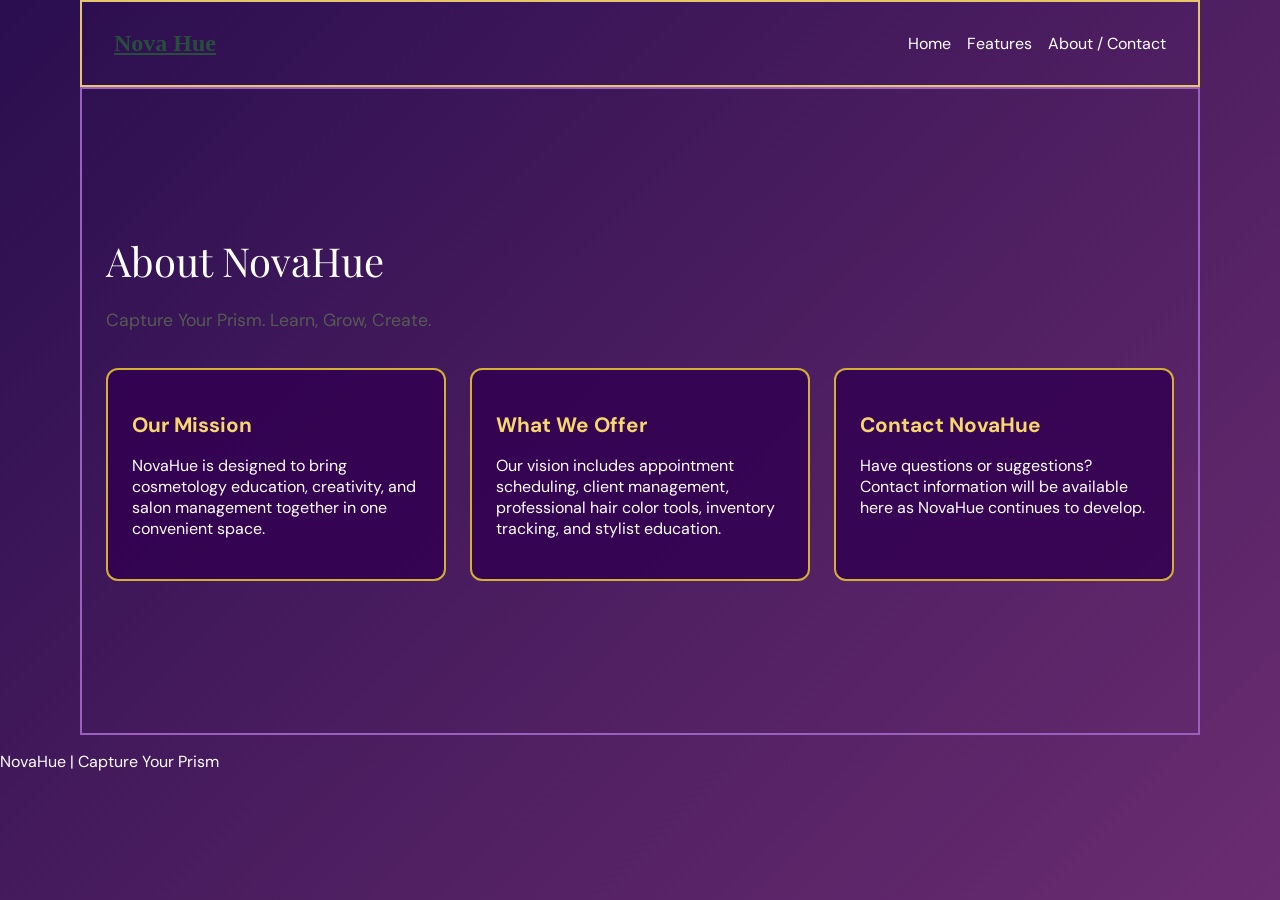
==== about.html @ 8eb22f5c "Add about.html for NovaHue website" ====
<!DOCTYPE html>
<html lang="en">
<head>
<meta charset="UTF-8">
<meta name="viewport" content="width=device-width, initial-scale=1.0">
<title>About NovaHue | Capture Your Prism</title>
<link rel="stylesheet" href="style.css">
</head>
<body>
<header class="site-header">
<a class="brand" href="index.html">Nova Hue</a>

<nav class="page-nav" aria-label="Site pages">
<a href="index.html">Home</a>
<a href="features.html">Features</a>
<a href="about.html" aria-current="page">About / Contact</a>
</nav>
</header>

<main class="features-page">
<h1>About NovaHue</h1>
<p class="intro">
Capture Your Prism. Learn, Grow, Create.
</p>

<section class="features-grid">
<article class="feature-card">
<h2>Our Mission</h2>
<p>
NovaHue is designed to bring cosmetology
education, creativity, and salon management
together in one convenient space.
</p>
</article>

<article class="feature-card">
<h2>What We Offer</h2>
<p>
Our vision includes appointment scheduling,
client management, professional hair color
tools, inventory tracking, and stylist education.
</p>
</article>

<article class="feature-card">
<h2>Contact NovaHue</h2>
<p>
Have questions or suggestions?
Contact information will be available here
as NovaHue continues to develop.
</p>
</article>
</section>
</main>

<footer>
<p>NovaHue | Capture Your Prism</p>
</footer>
</body>
</html>
---- style.css ----
@import url('https://fonts.googleapis.com/css2?family=DM+Sans:wght@400;500;600;700&family=Playfair+Display:wght@400;600;700&display=swap');
body {
  
background-color: #9B5FC0;
}

h1 {
color: #FFFFFF;
}


  :root {
            color-scheme: light;
            font-family: "DM Sans", sans-serif;
            color: #20211d;
            background: #4f1e94;
        }

        * {
            box-sizing: border-box;
        }

        body {
            min-height: 100vh;
            margin: 0;
            background: linear-gradient(120deg, #f5f3ed 0 62%, #e7eee5 62% 100%);
        }

        header {
            display: flex;
            align-items: center;
            justify-content: space-between;
            max-width: 1120px;
            margin: 0 auto;
            padding: 28px 32px;
        }

        .brand {
            color: #294d3c;
            font-family: Georgia, serif;
            font-size: 1.5rem;
            font-weight: bold;
        }

        .tagline {
            color: #5c6259;
            font-size: 0.9rem;
        }

        main {
            display: grid;
            min-height: 72vh;
            max-width: 1120px;
            margin: 0 auto;
            padding: 48px 32px 88px;
            align-content: center;
        }

        .eyebrow {
            margin: 0 0 18px;
            color: #a1573c;
            font-size: 0.78rem;
            font-weight: bold;
            letter-spacing: 0.12em;
            text-transform: uppercase;
        }

        h1 {
            max-width: 700px;
            margin: 0;
            color: #294d3c;
            font-family: 'Playfair Display',serif;
            font-size: clamp(3rem, 7vw, 5.8rem);
            font-weight: normal;
            line-height: 1.02;
        }

        .intro {
            max-width: 520px;
            margin: 24px 0 32px;
            color: #555b53;
            font-size: 1.1rem;
            line-height: 1.7;
        }

        .button {
            display: inline-block;
            width: fit-content;
            padding: 14px 22px;
            border-radius: 3px;
            background: #a1573c;
            color: white;
            font-weight: bold;
            text-decoration: none;
        }

        .button:hover {
            background: #85442f;
        }

        @media (max-width: 560px) {
            header {
                align-items: flex-start;
                flex-direction: column;
                gap: 6px;
                padding: 22px 24px;
            }

            main {
                min-height: 76vh;
                padding: 48px 24px 64px;
            }

            .intro {
                font-size: 1rem;
            }
        }
/* NovaHue Purple and Gold Theme */
:root {
--amethyst: #4F1E94;
--lavender: #9B5FC0;
--gold: #E6C56B;
--white: #FFFFFF;
}

/* Type Selectors */
body {
background: linear-gradient(135deg, #2A0E4F, #6A2C70);
color: var(--white);
}

h1 {
color: var(--white);
}

/* Box Model: Element 1 */
header {
border: 2px solid var(--gold);
padding: 28px 32px;
margin: 0 auto;
}

/* Box Model: Element 2 */
main {
border: 2px solid var(--lavender);
padding: 48px 32px;
margin: 20px auto;
}

/* Class Selector and Box Model: Element 3 */
.button {
background-color: var(--amethyst);
color: var(--white);

    border: 2px solid var(--gold);

    padding: 14px 22px;

    margin: 12px 0;

    border-radius: 8px;

}

.button:hover {

    background-color: var(--lavender);

}

/* ID Selector */

#store-status-btn {

    outline: 2px solid var(--gold);

    outline-offset: 3px;

}
@media (max-width: 768px) {
nav {
flex-direction: column;
}
  header {
text-align: center;
}
}
@media (max-width: 768px) {
header {
flex-direction: column !important;
align-items: stretch !important;
gap: 12px !important;
padding: 16px !important;
box-sizing: border-box;
}

header .tagline {
margin-right: 0 !important;
}

.modes-container {
display: flex !important;
flex-direction: column !important;
align-items: stretch !important;
width: 100%;
padding-left: 0 !important;
margin-left: 0 !important;
box-sizing: border-box;
}

.mode-item {
width: 100%;
box-sizing: border-box;
text-align: center;
}

.client-dropdown,
.stylist-dropdown,
.manager-dropdown {
position: static !important;
width: 100% !important;
max-width: 100%;
box-sizing: border-box;
white-space: normal;
}
}

@media (min-width: 600px) and (max-width: 768px) {
header {
padding: 20px !important;
gap: 16px !important;
}

.modes-container {
display: flex !important;
flex-direction: row !important;
flex-wrap: wrap !important;
justify-content: center !important;
gap: 12px !important;
}

.mode-item {
flex: 1 1 150px;
width: auto !important;
max-width: 220px;
}

main {
padding: 30px !important;
}
}

/* NovaHue Features Page */

.features-page {
display: block;
max-width: 1120px;
margin: 0 auto;
padding: 48px 24px;
color: white;
}

.features-page h1 {
font-size: 2.5rem;
color: white;
}

.features-grid {
display: grid;
grid-template-columns: repeat(3, minmax(0, 1fr));
gap: 24px;
margin-top: 32px;
}

.feature-card {
background: rgba(50, 0, 80, 0.85);
border: 2px solid #d4af37;
border-radius: 12px;
padding: 24px;
color: white;
}

.feature-card h2 {
color: #f5d76e;
font-size: 1.3rem;
}

.page-nav {
display: flex;
flex-wrap: wrap;
gap: 16px;
}

.page-nav a {
color: white;
text-decoration: none;
}

.page-nav a:hover {
color: #f5d76e;
}

/* Tablet Layout */
@media (min-width: 600px) and (max-width: 900px) {
.features-grid {
grid-template-columns: repeat(2, minmax(0, 1fr));
}
}

/* Mobile Layout */
@media (max-width: 599px) {
.features-grid {
grid-template-columns: 1fr;
}

.features-page {
padding: 24px 16px;
}

.page-nav {
flex-direction: column;
align-items: center;
}
}
@media (max-width: 599px) {
.features-page {
  padding: 16px;
}
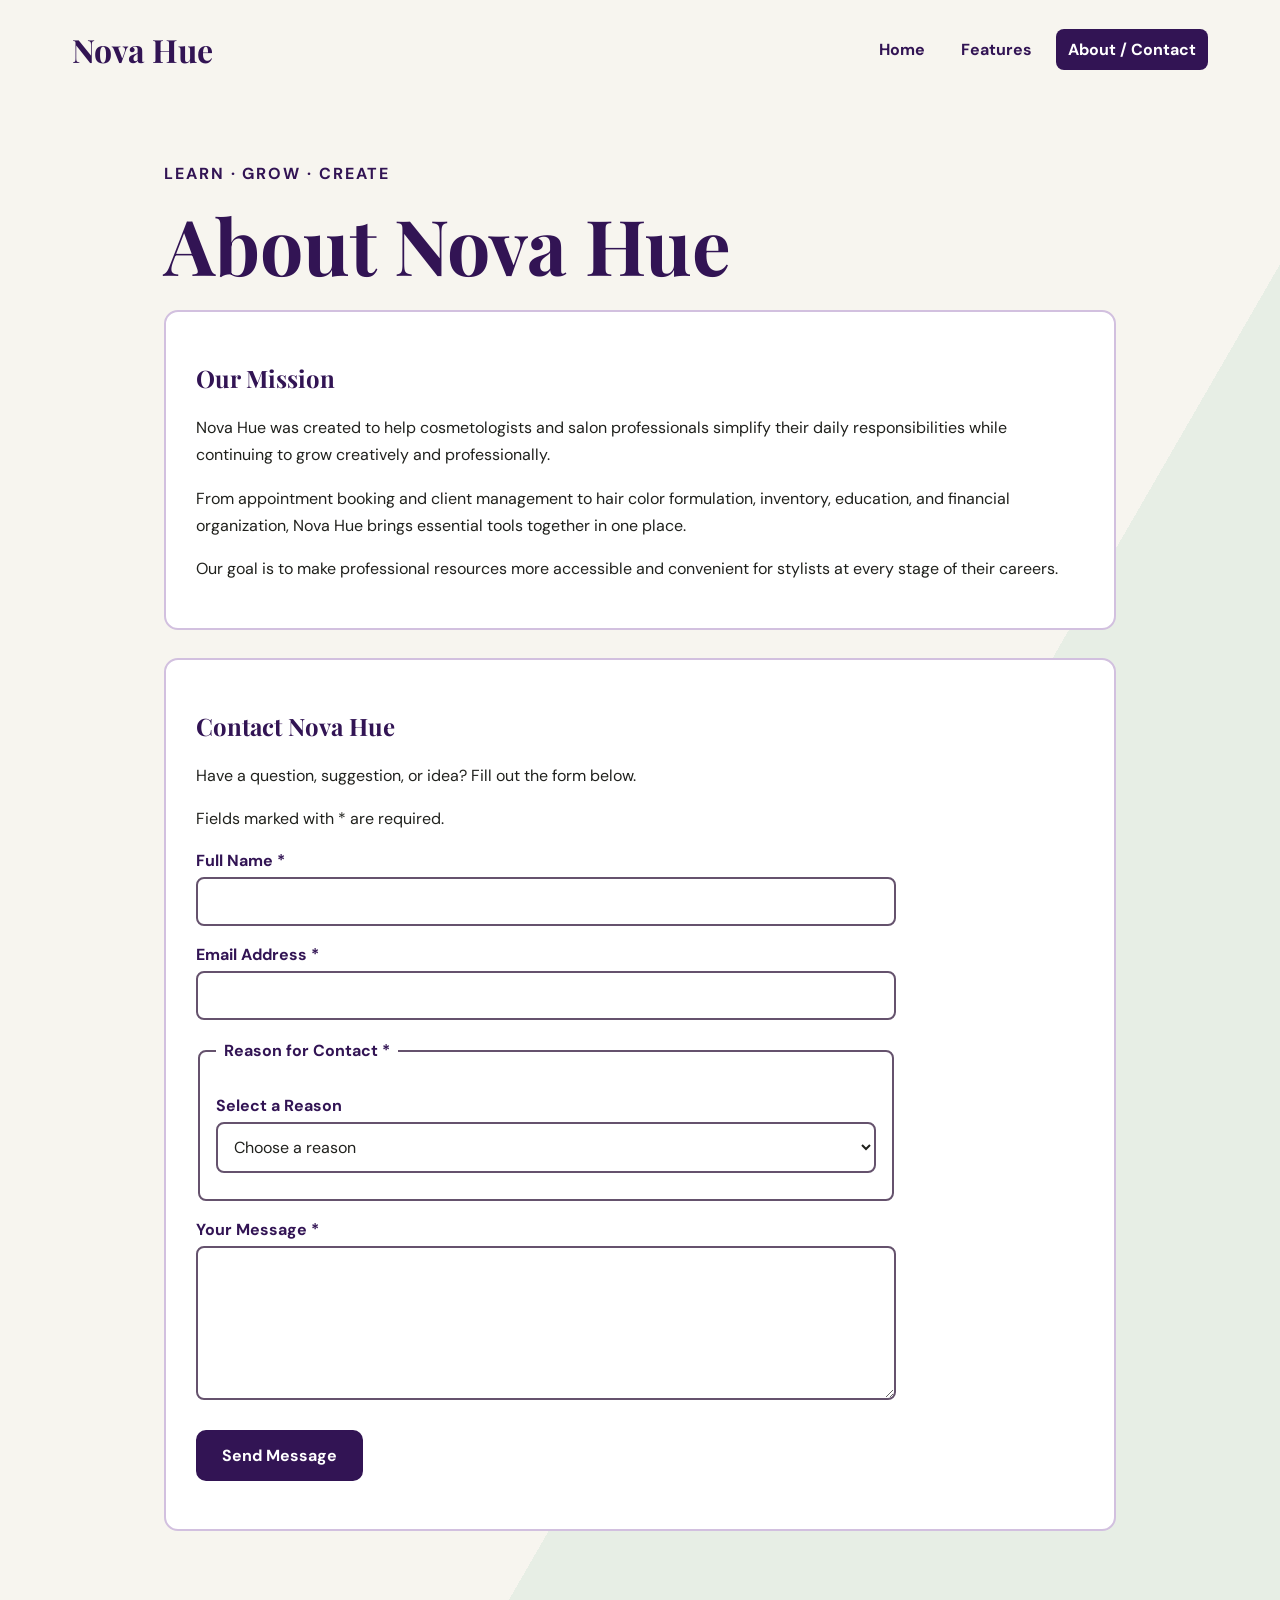
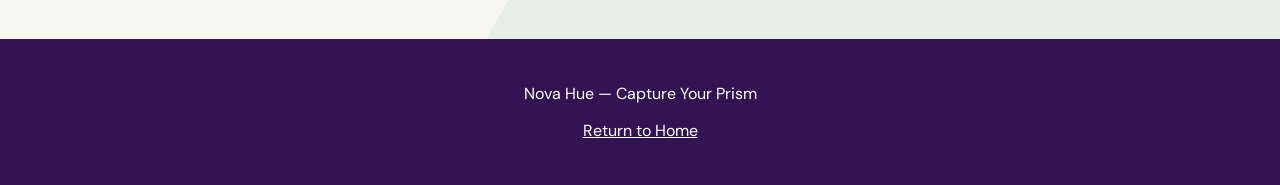
==== commit cbf09016: "Revise About page layout and styles Updated the About page with new styles, improved structure, and " ====
--- a/about.html
+++ b/about.html
@@ -3,58 +3,373 @@
 <head>
 <meta charset="UTF-8">
 <meta name="viewport" content="width=device-width, initial-scale=1.0">
-<title>About NovaHue | Capture Your Prism</title>
+<meta name="description" content="Learn about Nova Hue and contact our team.">
+<title>About / Contact | Nova Hue</title>
 <link rel="stylesheet" href="style.css">
+
+<style>
+.about-main {
+max-width: 1000px;
+margin: 0 auto;
+padding: 48px 24px 80px;
+}
+
+.about-section,
+.contact-section {
+background: #ffffff;
+color: #20211d;
+padding: 30px;
+margin-bottom: 28px;
+border: 2px solid #d2c0df;
+border-radius: 14px;
+}
+
+.about-section p,
+.contact-section p {
+line-height: 1.7;
+}
+
+.contact-form {
+max-width: 700px;
+}
+
+.contact-form label {
+display: block;
+margin: 18px 0 6px;
+color: #321454;
+font-weight: 700;
+}
+
+.contact-form input,
+.contact-form select,
+.contact-form textarea {
+display: block;
+width: 100%;
+padding: 12px;
+border: 2px solid #65526d;
+border-radius: 8px;
+background: #ffffff;
+color: #20211d;
+font: inherit;
+}
+
+.contact-form textarea {
+min-height: 130px;
+resize: vertical;
+}
+
+.contact-form fieldset {
+margin-top: 20px;
+padding: 16px;
+border: 2px solid #65526d;
+border-radius: 8px;
+}
+
+.contact-form legend {
+padding: 0 8px;
+font-weight: 700;
+color: #321454;
+}
+
+.contact-form .error {
+color: #a00020;
+font-weight: 700;
+margin: 5px 0 10px;
+}
+
+.contact-form [aria-invalid="true"] {
+border: 3px solid #a00020;
+}
+
+.submit-button {
+background: #321454;
+color: #ffffff;
+border: 2px solid #321454;
+border-radius: 10px;
+padding: 13px 24px;
+margin-top: 20px;
+font-weight: 700;
+cursor: pointer;
+}
+
+.submit-button:hover {
+background: #60358b;
+}
+
+#form-status {
+margin-top: 18px;
+font-weight: 700;
+}
+
+footer {
+background: #321454;
+color: #ffffff;
+padding: 28px;
+text-align: center;
+}
+
+footer a {
+color: #ffffff;
+}
+
+@media (max-width: 600px) {
+.about-section,
+.contact-section {
+padding: 20px;
+}
+}
+</style>
 </head>
+
 <body>
-<header class="site-header">
-<a class="brand" href="index.html">Nova Hue</a>
+
+<a class="skip-link" href="#main-content">
+Skip to main content
+</a>
+
+<header>
+<a class="brand" href="index.html">
+Nova Hue
+</a>
 
 <nav class="page-nav" aria-label="Site pages">
 <a href="index.html">Home</a>
 <a href="features.html">Features</a>
-<a href="about.html" aria-current="page">About / Contact</a>
+<a href="contact.html" aria-current="page">
+About / Contact
+</a>
 </nav>
 </header>
 
-<main class="features-page">
-<h1>About NovaHue</h1>
-<p class="intro">
-Capture Your Prism. Learn, Grow, Create.
-</p>
-
-<section class="features-grid">
-<article class="feature-card">
-<h2>Our Mission</h2>
-<p>
-NovaHue is designed to bring cosmetology
-education, creativity, and salon management
-together in one convenient space.
-</p>
-</article>
-
-<article class="feature-card">
-<h2>What We Offer</h2>
-<p>
-Our vision includes appointment scheduling,
-client management, professional hair color
-tools, inventory tracking, and stylist education.
-</p>
-</article>
-
-<article class="feature-card">
-<h2>Contact NovaHue</h2>
-<p>
-Have questions or suggestions?
-Contact information will be available here
-as NovaHue continues to develop.
-</p>
-</article>
+<main id="main-content" class="about-main">
+
+<p class="eyebrow">
+Learn · Grow · Create
+</p>
+
+<h1>About Nova Hue</h1>
+
+<section class="about-section" aria-labelledby="about-heading">
+<h2 id="about-heading">Our Mission</h2>
+
+<p>
+Nova Hue was created to help cosmetologists
+and salon professionals simplify their daily
+responsibilities while continuing to grow
+creatively and professionally.
+</p>
+
+<p>
+From appointment booking and client management
+to hair color formulation, inventory, education,
+and financial organization, Nova Hue brings
+essential tools together in one place.
+</p>
+
+<p>
+Our goal is to make professional resources
+more accessible and convenient for stylists
+at every stage of their careers.
+</p>
+</section>
+
+<section class="contact-section" aria-labelledby="contact-heading">
+
+<h2 id="contact-heading">Contact Nova Hue</h2>
+
+<p>
+Have a question, suggestion, or idea?
+Fill out the form below.
+</p>
+
+<p>Fields marked with * are required.</p>
+
+<form id="contact-form" class="contact-form" novalidate>
+
+<div>
+<label for="full-name">Full Name *</label>
+<input
+type="text"
+id="full-name"
+name="full-name"
+autocomplete="name"
+required
+aria-describedby="name-error"
+>
+<p class="error" id="name-error"></p>
+</div>
+
+<div>
+<label for="email">Email Address *</label>
+<input
+type="email"
+id="email"
+name="email"
+autocomplete="email"
+required
+aria-describedby="email-error"
+>
+<p class="error" id="email-error"></p>
+</div>
+
+<fieldset>
+<legend>Reason for Contact *</legend>
+
+<label for="contact-reason">
+Select a Reason
+</label>
+
+<select
+id="contact-reason"
+name="contact-reason"
+required
+aria-describedby="reason-error"
+>
+<option value="">Choose a reason</option>
+<option value="booking">Appointment Booking</option>
+<option value="features">Nova Hue Features</option>
+<option value="education">Stylist Education</option>
+<option value="feedback">Feedback or Suggestions</option>
+<option value="other">Other</option>
+</select>
+
+<p class="error" id="reason-error"></p>
+</fieldset>
+
+<div>
+<label for="message">Your Message *</label>
+
+<textarea
+id="message"
+name="message"
+rows="6"
+required
+aria-describedby="message-error"
+></textarea>
+
+<p class="error" id="message-error"></p>
+</div>
+
+<button class="submit-button" type="submit">
+Send Message
+</button>
+
+<p id="form-status" role="status" aria-live="polite"></p>
+
+</form>
 </section>
 </main>
 
 <footer>
-<p>NovaHue | Capture Your Prism</p>
+<p>Nova Hue — Capture Your Prism</p>
+<p>
+<a href="index.html">Return to Home</a>
+</p>
 </footer>
+
+<script>
+'use strict';
+
+const contactForm = document.getElementById('contact-form');
+
+const formFields = [
+{ input: 'full-name', error: 'name-error' },
+{ input: 'email', error: 'email-error' },
+{ input: 'contact-reason', error: 'reason-error' },
+{ input: 'message', error: 'message-error' }
+];
+
+function validateField(field) {
+const input = document.getElementById(field.input);
+const error = document.getElementById(field.error);
+
+let errorMessage = '';
+
+if (!input.value.trim()) {
+errorMessage = 'This field is required.';
+} else if (!input.validity.valid) {
+if (input.validity.typeMismatch) {
+errorMessage = 'Please enter a valid email address.';
+} else {
+errorMessage = 'Please check this field.';
+}
+}
+
+error.textContent = errorMessage;
+
+if (errorMessage) {
+input.setAttribute('aria-invalid', 'true');
+return false;
+}
+
+input.removeAttribute('aria-invalid');
+return true;
+}
+
+formFields.forEach(field => {
+const input = document.getElementById(field.input);
+
+input.addEventListener('blur', () => {
+validateField(field);
+});
+
+input.addEventListener('input', () => {
+if (input.hasAttribute('aria-invalid')) {
+validateField(field);
+}
+});
+
+input.addEventListener('change', () => {
+validateField(field);
+});
+});
+
+contactForm.addEventListener('submit', event => {
+event.preventDefault();
+
+let formIsValid = true;
+let firstInvalidField = null;
+
+formFields.forEach(field => {
+const valid = validateField(field);
+
+if (!valid) {
+formIsValid = false;
+
+if (!firstInvalidField) {
+firstInvalidField = document.getElementById(field.input);
+}
+}
+});
+
+const status = document.getElementById('form-status');
+
+if (!formIsValid) {
+status.textContent =
+'Please correct the highlighted fields before submitting.';
+
+if (firstInvalidField) {
+firstInvalidField.focus();
+}
+
+return;
+}
+
+status.textContent =
+'Your form passed validation. This is a demonstration form, so no message was sent.';
+
+contactForm.reset();
+
+formFields.forEach(field => {
+document.getElementById(field.input)
+.removeAttribute('aria-invalid');
+
+document.getElementById(field.error)
+.textContent = '';
+});
+});
+</script>
+
 </body>
 </html>
+
--- a/style.css
+++ b/style.css
@@ -1,330 +1,527 @@
 @import url('https://fonts.googleapis.com/css2?family=DM+Sans:wght@400;500;600;700&family=Playfair+Display:wght@400;600;700&display=swap');
+
+/* NOVA HUE — GLOBAL DESIGN */
+
+:root {
+color-scheme: light;
+font-family: "DM Sans", sans-serif;
+--purple-dark: #321454;
+--purple: #60358b;
+--purple-light: #eee3f5;
+--cream: #f7f5ef;
+--sage: #e7eee5;
+--text: #20211d;
+--white: #ffffff;
+}
+
+* {
+box-sizing: border-box;
+}
+
+html {
+scroll-behavior: smooth;
+}
+
 body {
-  
-background-color: #9B5FC0;
+min-height: 100vh;
+margin: 0;
+color: var(--text);
+background: linear-gradient(
+120deg,
+var(--cream) 0%,
+var(--cream) 62%,
+var(--sage) 62%,
+var(--sage) 100%
+);
+}
+
+button,
+input,
+select,
+textarea {
+font: inherit;
+}
+
+button {
+cursor: pointer;
+}
+
+a {
+color: var(--purple-dark);
+}
+
+a:hover {
+text-decoration: underline;
+}
+
+/* KEYBOARD ACCESSIBILITY */
+
+.skip-link {
+position: absolute;
+top: -100px;
+left: 12px;
+z-index: 9999;
+background: #ffffff;
+color: #241139;
+padding: 12px 18px;
+border: 2px solid #241139;
+border-radius: 6px;
+}
+
+.skip-link:focus {
+top: 12px;
+}
+
+:focus-visible {
+outline: 3px solid #b35a00;
+outline-offset: 3px;
+}
+
+[hidden] {
+display: none !important;
+}
+
+/* HEADER */
+
+header {
+display: flex;
+align-items: center;
+justify-content: space-between;
+flex-wrap: wrap;
+gap: 18px;
+max-width: 1200px;
+margin: 0 auto;
+padding: 28px 32px;
+}
+
+.brand {
+font-family: "Playfair Display", serif;
+font-size: 2rem;
+font-weight: 700;
+color: var(--purple-dark);
+text-decoration: none;
+}
+
+.brand:hover {
+text-decoration: underline;
+}
+
+.tagline button {
+border: none;
+background: transparent;
+color: var(--purple-dark);
+font-weight: 700;
+padding: 10px;
+}
+
+.tagline button:hover {
+text-decoration: underline;
+}
+
+/* NAVIGATION */
+
+.page-nav,
+.modes-container {
+display: flex;
+align-items: center;
+flex-wrap: wrap;
+gap: 12px;
+}
+
+.page-nav a {
+color: var(--purple-dark);
+font-weight: 700;
+text-decoration: none;
+padding: 10px 12px;
+border-radius: 8px;
+}
+
+.page-nav a:hover,
+.page-nav a[aria-current="page"] {
+background: var(--purple-dark);
+color: var(--white);
+}
+
+.mode-item {
+position: relative;
+}
+
+.mode-toggle {
+background: var(--purple-dark);
+color: var(--white);
+border: 2px solid var(--purple-dark);
+border-radius: 9px;
+padding: 11px 15px;
+font-weight: 700;
+}
+
+.mode-toggle:hover,
+.mode-toggle[aria-expanded="true"] {
+background: var(--purple);
+color: var(--white);
+}
+
+/* DROPDOWN MENUS */
+
+.dropdown {
+display: none;
+position: absolute;
+top: calc(100% + 5px);
+right: 0;
+z-index: 100;
+min-width: 270px;
+max-width: min(90vw, 340px);
+padding: 12px;
+background: var(--white);
+border: 2px solid var(--purple-dark);
+border-radius: 12px;
+box-shadow: 0 8px 24px rgba(0,0,0,.2);
+}
+
+.dropdown.open {
+display: flex;
+flex-direction: column;
+gap: 6px;
+}
+
+.dropdown button {
+width: 100%;
+padding: 12px;
+background: var(--purple-light);
+color: var(--purple-dark);
+border: 1px solid #b9a0ca;
+border-radius: 7px;
+text-align: left;
+font-weight: 600;
+}
+
+.dropdown button:hover,
+.dropdown button:focus-visible {
+background: var(--purple-dark);
+color: var(--white);
+}
+
+/* STORE STATUS */
+
+.status-button {
+background: var(--white);
+color: var(--purple-dark);
+border: 2px solid var(--purple-dark);
+border-radius: 20px;
+padding: 10px 16px;
+font-weight: 700;
+}
+
+/* HOMEPAGE */
+
+main {
+max-width: 1120px;
+margin: 0 auto;
+padding: 75px 32px 110px;
+}
+
+.eyebrow {
+color: var(--purple-dark);
+font-weight: 700;
+letter-spacing: .12em;
+text-transform: uppercase;
+}
+
+h1,
+h2,
+h3 {
+font-family: "Playfair Display", serif;
+color: var(--purple-dark);
 }
 
 h1 {
-color: #FFFFFF;
-}
-
-
-  :root {
-            color-scheme: light;
-            font-family: "DM Sans", sans-serif;
-            color: #20211d;
-            background: #4f1e94;
-        }
-
-        * {
-            box-sizing: border-box;
-        }
-
-        body {
-            min-height: 100vh;
-            margin: 0;
-            background: linear-gradient(120deg, #f5f3ed 0 62%, #e7eee5 62% 100%);
-        }
-
-        header {
-            display: flex;
-            align-items: center;
-            justify-content: space-between;
-            max-width: 1120px;
-            margin: 0 auto;
-            padding: 28px 32px;
-        }
-
-        .brand {
-            color: #294d3c;
-            font-family: Georgia, serif;
-            font-size: 1.5rem;
-            font-weight: bold;
-        }
-
-        .tagline {
-            color: #5c6259;
-            font-size: 0.9rem;
-        }
-
-        main {
-            display: grid;
-            min-height: 72vh;
-            max-width: 1120px;
-            margin: 0 auto;
-            padding: 48px 32px 88px;
-            align-content: center;
-        }
-
-        .eyebrow {
-            margin: 0 0 18px;
-            color: #a1573c;
-            font-size: 0.78rem;
-            font-weight: bold;
-            letter-spacing: 0.12em;
-            text-transform: uppercase;
-        }
-
-        h1 {
-            max-width: 700px;
-            margin: 0;
-            color: #294d3c;
-            font-family: 'Playfair Display',serif;
-            font-size: clamp(3rem, 7vw, 5.8rem);
-            font-weight: normal;
-            line-height: 1.02;
-        }
-
-        .intro {
-            max-width: 520px;
-            margin: 24px 0 32px;
-            color: #555b53;
-            font-size: 1.1rem;
-            line-height: 1.7;
-        }
-
-        .button {
-            display: inline-block;
-            width: fit-content;
-            padding: 14px 22px;
-            border-radius: 3px;
-            background: #a1573c;
-            color: white;
-            font-weight: bold;
-            text-decoration: none;
-        }
-
-        .button:hover {
-            background: #85442f;
-        }
-
-        @media (max-width: 560px) {
-            header {
-                align-items: flex-start;
-                flex-direction: column;
-                gap: 6px;
-                padding: 22px 24px;
-            }
-
-            main {
-                min-height: 76vh;
-                padding: 48px 24px 64px;
-            }
-
-            .intro {
-                font-size: 1rem;
-            }
-        }
-/* NovaHue Purple and Gold Theme */
-:root {
---amethyst: #4F1E94;
---lavender: #9B5FC0;
---gold: #E6C56B;
---white: #FFFFFF;
-}
-
-/* Type Selectors */
-body {
-background: linear-gradient(135deg, #2A0E4F, #6A2C70);
-color: var(--white);
-}
-
-h1 {
-color: var(--white);
-}
-
-/* Box Model: Element 1 */
-header {
-border: 2px solid var(--gold);
-padding: 28px 32px;
-margin: 0 auto;
-}
-
-/* Box Model: Element 2 */
-main {
-border: 2px solid var(--lavender);
-padding: 48px 32px;
-margin: 20px auto;
-}
-
-/* Class Selector and Box Model: Element 3 */
-.button {
-background-color: var(--amethyst);
-color: var(--white);
-
-    border: 2px solid var(--gold);
-
-    padding: 14px 22px;
-
-    margin: 12px 0;
-
-    border-radius: 8px;
-
-}
-
-.button:hover {
-
-    background-color: var(--lavender);
-
-}
-
-/* ID Selector */
-
-#store-status-btn {
-
-    outline: 2px solid var(--gold);
-
-    outline-offset: 3px;
-
-}
-@media (max-width: 768px) {
-nav {
-flex-direction: column;
-}
-  header {
-text-align: center;
-}
-}
+font-size: clamp(2.5rem, 6vw, 5rem);
+line-height: 1.15;
+margin: 16px 0 22px;
+}
+
+.intro {
+max-width: 650px;
+font-size: 1.2rem;
+line-height: 1.8;
+}
+
+.button,
+.primary {
+display: inline-block;
+background: var(--purple-dark);
+color: var(--white);
+border: 2px solid var(--purple-dark);
+border-radius: 10px;
+padding: 13px 24px;
+font-weight: 700;
+margin-top: 14px;
+}
+
+.button:hover,
+.primary:hover {
+background: var(--purple);
+color: var(--white);
+}
+
+.secondary {
+background: var(--white);
+color: var(--purple-dark);
+border: 2px solid var(--purple-dark);
+border-radius: 8px;
+padding: 9px 14px;
+font-weight: 600;
+}
+
+.secondary:hover {
+background: var(--purple-light);
+}
+
+/* POPUP DIALOG */
+
+.panel-backdrop {
+position: fixed;
+inset: 0;
+z-index: 200;
+display: none;
+align-items: center;
+justify-content: center;
+background: rgba(15, 8, 24, .8);
+padding: 20px;
+}
+
+.panel-backdrop.open {
+display: flex;
+}
+
+.panel {
+position: relative;
+width: min(100%, 650px);
+max-height: 90vh;
+overflow-y: auto;
+padding: 28px;
+background: var(--white);
+color: var(--text);
+border-radius: 16px;
+box-shadow: 0 12px 40px rgba(0,0,0,.3);
+}
+
+.panel h2 {
+padding-right: 45px;
+margin-top: 5px;
+}
+
+.close {
+position: absolute;
+top: 14px;
+right: 14px;
+background: var(--purple-dark);
+color: var(--white);
+border: none;
+border-radius: 7px;
+padding: 9px 13px;
+font-size: 1.2rem;
+}
+
+.close:hover {
+background: var(--purple);
+}
+
+/* FORMS */
+
+.field {
+display: block;
+margin: 14px 0;
+font-weight: 600;
+}
+
+.field span {
+display: block;
+margin-bottom: 7px;
+}
+
+.field input,
+.field select,
+.field textarea,
+.panel input,
+.panel select,
+.panel textarea {
+display: block;
+width: 100%;
+max-width: 100%;
+margin-top: 6px;
+padding: 12px;
+border: 2px solid #65526d;
+border-radius: 8px;
+background: var(--white);
+color: var(--text);
+}
+
+.field textarea {
+min-height: 110px;
+resize: vertical;
+}
+
+input[aria-invalid="true"],
+textarea[aria-invalid="true"],
+select[aria-invalid="true"] {
+border-color: #a00020;
+border-width: 3px;
+}
+
+fieldset {
+border: 2px solid var(--purple-dark);
+border-radius: 8px;
+padding: 16px;
+}
+
+legend {
+font-weight: 700;
+color: var(--purple-dark);
+}
+
+.error {
+color: #a00020;
+font-weight: 700;
+}
+
+.note {
+color: #49434d;
+line-height: 1.6;
+}
+
+/* FEATURE ITEMS */
+
+.item {
+margin: 12px 0;
+padding: 15px;
+background: #f5f0fa;
+color: var(--text);
+border: 1px solid #c8b8d8;
+border-radius: 10px;
+}
+
+.item p {
+margin: 8px 0;
+}
+
+.actions {
+display: flex;
+flex-wrap: wrap;
+gap: 12px;
+}
+
+/* PHOTO UPLOAD */
+
+.photo-picker {
+display: inline-block;
+background: var(--purple-dark);
+color: var(--white);
+padding: 13px 20px;
+border-radius: 9px;
+font-weight: 700;
+cursor: pointer;
+margin: 12px 0;
+}
+
+.photo-picker:hover {
+background: var(--purple);
+}
+
+.visually-hidden-file {
+position: absolute;
+width: 1px !important;
+height: 1px;
+overflow: hidden;
+clip-path: inset(50%);
+}
+
+.photo-picker:has(+ .visually-hidden-file:focus-visible) {
+outline: 3px solid #b35a00;
+outline-offset: 3px;
+}
+
+.thumb {
+max-width: 160px;
+max-height: 160px;
+object-fit: cover;
+border: 2px solid var(--purple-dark);
+border-radius: 10px;
+}
+
+/* RESPONSIVE DESIGN */
+
 @media (max-width: 768px) {
 header {
-flex-direction: column !important;
-align-items: stretch !important;
-gap: 12px !important;
-padding: 16px !important;
-box-sizing: border-box;
-}
-
-header .tagline {
-margin-right: 0 !important;
-}
-
+padding: 20px;
+flex-direction: column;
+align-items: stretch;
+gap: 14px;
+}
+
+.brand {
+font-size: 1.8rem;
+}
+
+.page-nav,
 .modes-container {
-display: flex !important;
-flex-direction: column !important;
-align-items: stretch !important;
 width: 100%;
-padding-left: 0 !important;
-margin-left: 0 !important;
-box-sizing: border-box;
+justify-content: flex-start;
+gap: 8px;
 }
 
 .mode-item {
+flex: 1 1 auto;
+}
+
+.mode-toggle {
 width: 100%;
-box-sizing: border-box;
-text-align: center;
-}
-
-.client-dropdown,
-.stylist-dropdown,
-.manager-dropdown {
-position: static !important;
-width: 100% !important;
-max-width: 100%;
-box-sizing: border-box;
-white-space: normal;
-}
-}
-
-@media (min-width: 600px) and (max-width: 768px) {
-header {
-padding: 20px !important;
-gap: 16px !important;
-}
-
-.modes-container {
-display: flex !important;
-flex-direction: row !important;
-flex-wrap: wrap !important;
-justify-content: center !important;
-gap: 12px !important;
-}
-
-.mode-item {
-flex: 1 1 150px;
-width: auto !important;
-max-width: 220px;
+}
+
+.dropdown {
+left: 0;
+right: auto;
+min-width: min(85vw, 300px);
 }
 
 main {
-padding: 30px !important;
-}
-}
-
-/* NovaHue Features Page */
-
-.features-page {
-display: block;
-max-width: 1120px;
-margin: 0 auto;
-padding: 48px 24px;
-color: white;
-}
-
-.features-page h1 {
-font-size: 2.5rem;
-color: white;
-}
-
-.features-grid {
-display: grid;
-grid-template-columns: repeat(3, minmax(0, 1fr));
-gap: 24px;
-margin-top: 32px;
-}
-
-.feature-card {
-background: rgba(50, 0, 80, 0.85);
-border: 2px solid #d4af37;
-border-radius: 12px;
-padding: 24px;
-color: white;
-}
-
-.feature-card h2 {
-color: #f5d76e;
-font-size: 1.3rem;
-}
-
-.page-nav {
-display: flex;
-flex-wrap: wrap;
-gap: 16px;
+padding: 45px 22px 75px;
+}
+
+.intro {
+font-size: 1.05rem;
+}
+
+.panel {
+padding: 22px 16px;
+max-height: 92vh;
+}
+}
+
+@media (max-width: 400px) {
+.dropdown {
+min-width: min(80vw, 280px);
 }
 
 .page-nav a {
-color: white;
-text-decoration: none;
-}
-
-.page-nav a:hover {
-color: #f5d76e;
-}
-
-/* Tablet Layout */
-@media (min-width: 600px) and (max-width: 900px) {
-.features-grid {
-grid-template-columns: repeat(2, minmax(0, 1fr));
-}
-}
-
-/* Mobile Layout */
-@media (max-width: 599px) {
-.features-grid {
-grid-template-columns: 1fr;
-}
-
-.features-page {
-padding: 24px 16px;
-}
-
-.page-nav {
-flex-direction: column;
-align-items: center;
-}
-}
-@media (max-width: 599px) {
-.features-page {
-  padding: 16px;
-}
-  
-  
+padding: 8px;
+}
+
+.mode-toggle {
+padding: 10px;
+}
+}
+
+@media (prefers-reduced-motion: reduce) {
+html {
+scroll-behavior: auto;
+}
+
+*,
+*::before,
+*::after {
+animation-duration: .01ms !important;
+transition-duration: .01ms !important;
+}
+}
+
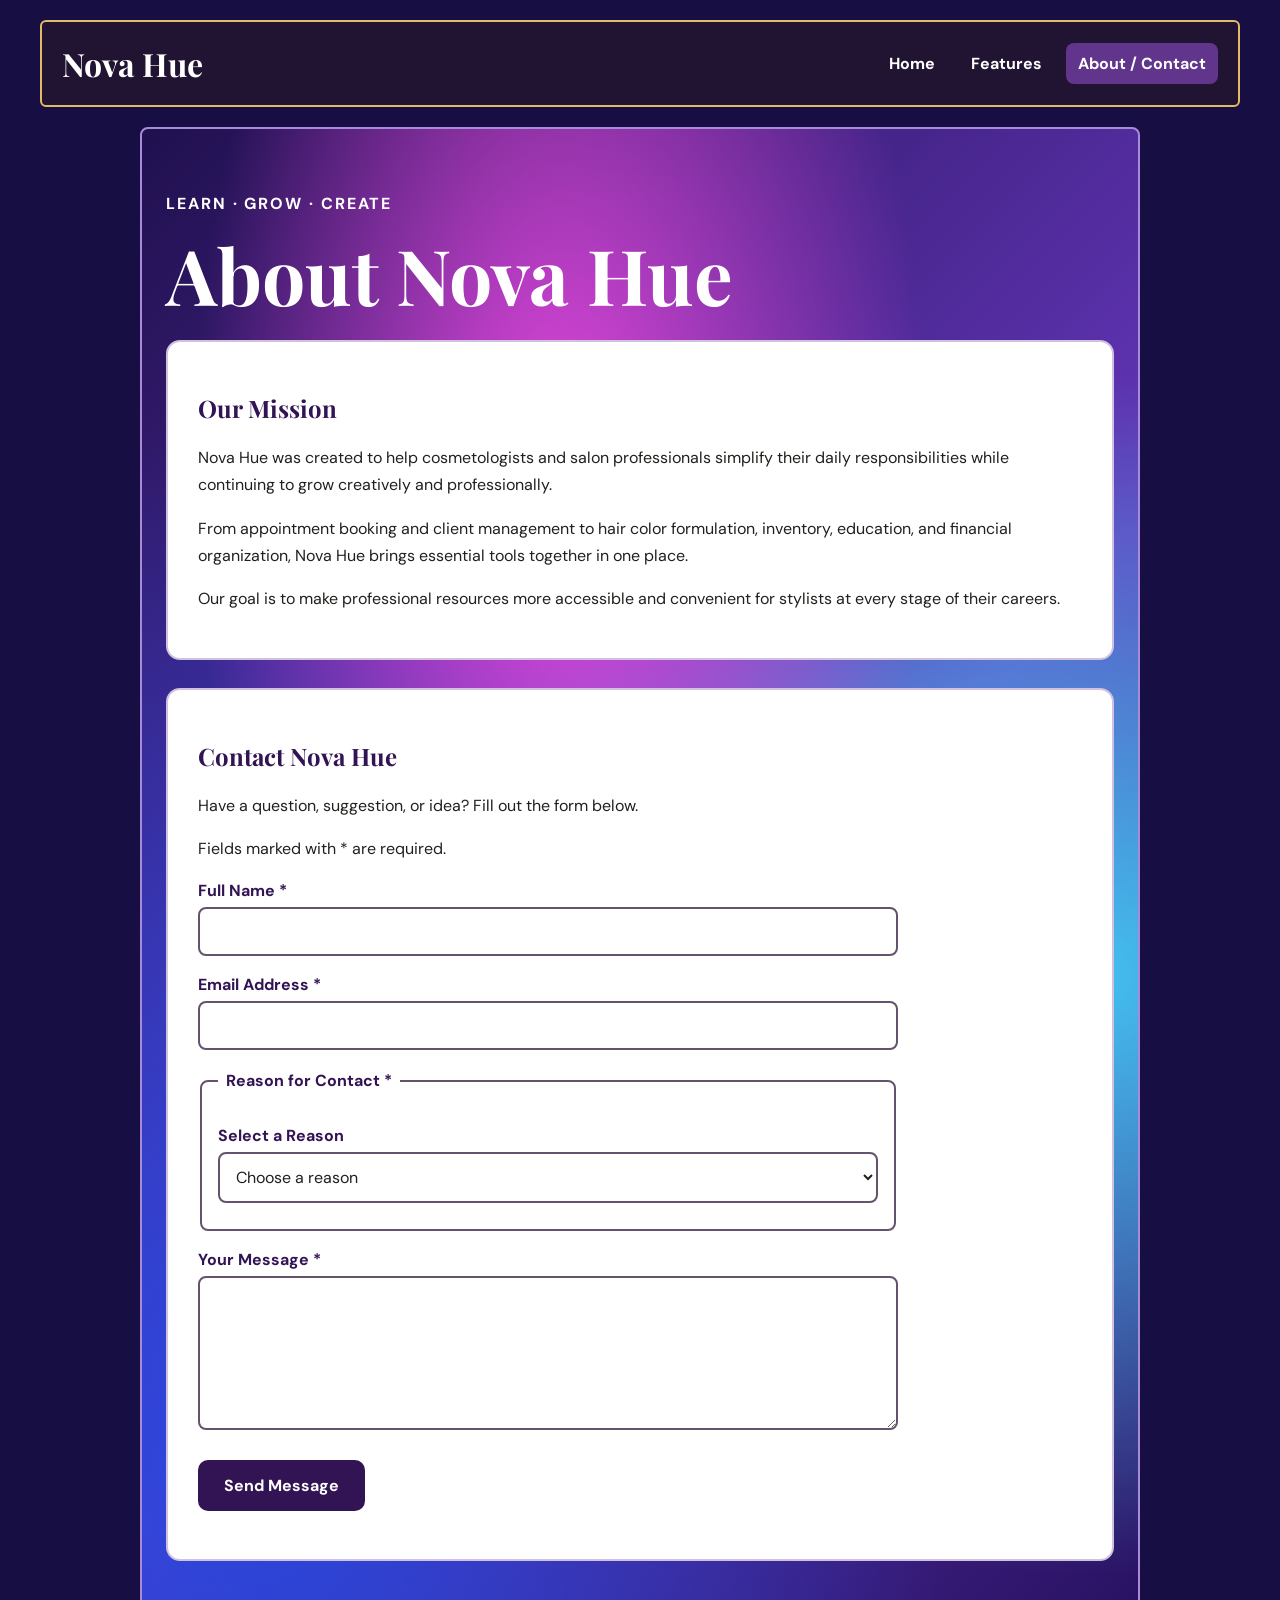
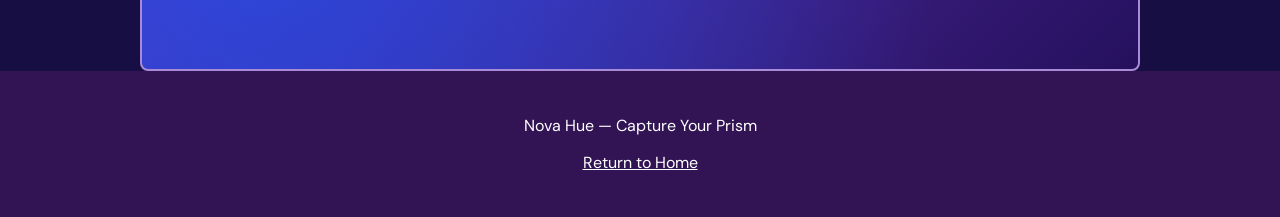
==== commit 46833f6a: "Update navigation link to point to 'About' page" ====
--- a/about.html
+++ b/about.html
@@ -135,7 +135,7 @@
 <nav class="page-nav" aria-label="Site pages">
 <a href="index.html">Home</a>
 <a href="features.html">Features</a>
-<a href="contact.html" aria-current="page">
+<a href="about.html" aria-current="page">
 About / Contact
 </a>
 </nav>
--- a/style.css
+++ b/style.css
@@ -524,4 +524,200 @@
 transition-duration: .01ms !important;
 }
 }
-
+/* Restore NovaHue purple background */
+
+body {
+background: linear-gradient(
+135deg,
+#f5f0fa 0%,
+#e8d4f5 35%,
+#c59be5 65%,
+#9b5fc0 100%
+);
+background-attachment: fixed;
+}
+/* NOVAHUE NAVIGATION POSITION FIX */
+
+/* Keep navigation on the right */
+.modes-container {
+display: flex;
+justify-content: flex-end;
+align-items: center;
+gap: 12px;
+width: 100%;
+margin-left: auto;
+}
+
+/* Position each dropdown under its button */
+.mode-item {
+position: relative;
+}
+
+/* Prevent dropdowns from extending off screen */
+.dropdown {
+left: auto;
+right: 0;
+width: 280px;
+max-width: calc(100vw - 32px);
+z-index: 1000;
+}
+
+/* Keep dropdown buttons readable */
+.dropdown button {
+width: 100%;
+white-space: normal;
+text-align: left;
+}
+
+/* Mobile adjustments */
+@media (max-width: 768px) {
+.modes-container {
+justify-content: flex-end;
+flex-wrap: wrap;
+width: 100%;
+}
+
+.dropdown {
+left: auto;
+right: 0;
+max-width: calc(100vw - 32px);
+}
+}
+/* NOVAHUE ORIGINAL-STYLE GRADIENT */
+
+body {
+background: #170e43;
+color: #ffffff;
+}
+
+main {
+max-width: 1200px;
+min-height: 75vh;
+margin: 24px auto;
+padding: 60px 42px;
+border: 2px solid #a78bd8;
+border-radius: 8px;
+
+background:
+radial-gradient(
+ellipse at 42% 22%,
+rgba(255, 78, 235, 0.85),
+transparent 45%
+),
+radial-gradient(
+ellipse at 95% 55%,
+rgba(65, 220, 255, 0.85),
+transparent 50%
+),
+radial-gradient(
+ellipse at 12% 85%,
+rgba(30, 75, 230, 0.85),
+transparent 55%
+),
+linear-gradient(
+135deg,
+#20104f,
+#6436ba 55%,
+#25105d
+);
+}
+
+main h1,
+main .eyebrow,
+main .intro {
+color: #ffffff;
+}
+
+header {
+background: #211433;
+border: 2px solid #e0bc66;
+max-width: 1200px;
+margin: 20px auto;
+padding: 20px;
+border-radius: 6px;
+}
+
+header .brand,
+header .tagline button {
+color: #ffffff;
+}
+/* NOVAHUE RIGHT-SIDE MENU FIX */
+
+/* Move all three menus to the right */
+.modes-container {
+display: flex !important;
+justify-content: flex-end !important;
+align-items: center;
+flex-wrap: wrap;
+gap: 12px;
+width: 100%;
+margin-left: auto;
+}
+
+/* Anchor dropdowns to their buttons */
+.mode-item {
+position: relative;
+}
+
+/* Open dropdowns toward the left */
+.mode-item .dropdown {
+position: absolute;
+top: calc(100% + 6px);
+left: auto !important;
+right: 0 !important;
+width: 280px;
+max-width: calc(100vw - 32px);
+z-index: 9999;
+}
+
+/* Prevent menu text from being cut off */
+.mode-item .dropdown button {
+white-space: normal;
+overflow-wrap: anywhere;
+text-align: left;
+}
+
+/* On narrow screens, keep menus usable */
+@media (max-width: 768px) {
+.modes-container {
+justify-content: flex-end !important;
+}
+
+.mode-item .dropdown {
+width: min(280px, calc(100vw - 32px));
+}
+}
+/* NOVAHUE NAVIGATION ACCESSIBILITY FIX */
+
+/* Make all navigation links visible */
+.page-nav a {
+color: #ffffff !important;
+font-weight: 700;
+text-decoration: none;
+}
+
+/* Keep the active page highlighted */
+.page-nav a[aria-current="page"] {
+background-color: #60358b;
+color: #ffffff !important;
+}
+
+/* Make links visible when hovering */
+.page-nav a:hover,
+.page-nav a:focus-visible {
+background-color: #60358b;
+color: #ffffff !important;
+text-decoration: underline;
+}
+
+/* Visible keyboard focus */
+.page-nav a:focus-visible {
+outline: 3px solid #ffd76a;
+outline-offset: 3px;
+}
+
+
+
+
+
+
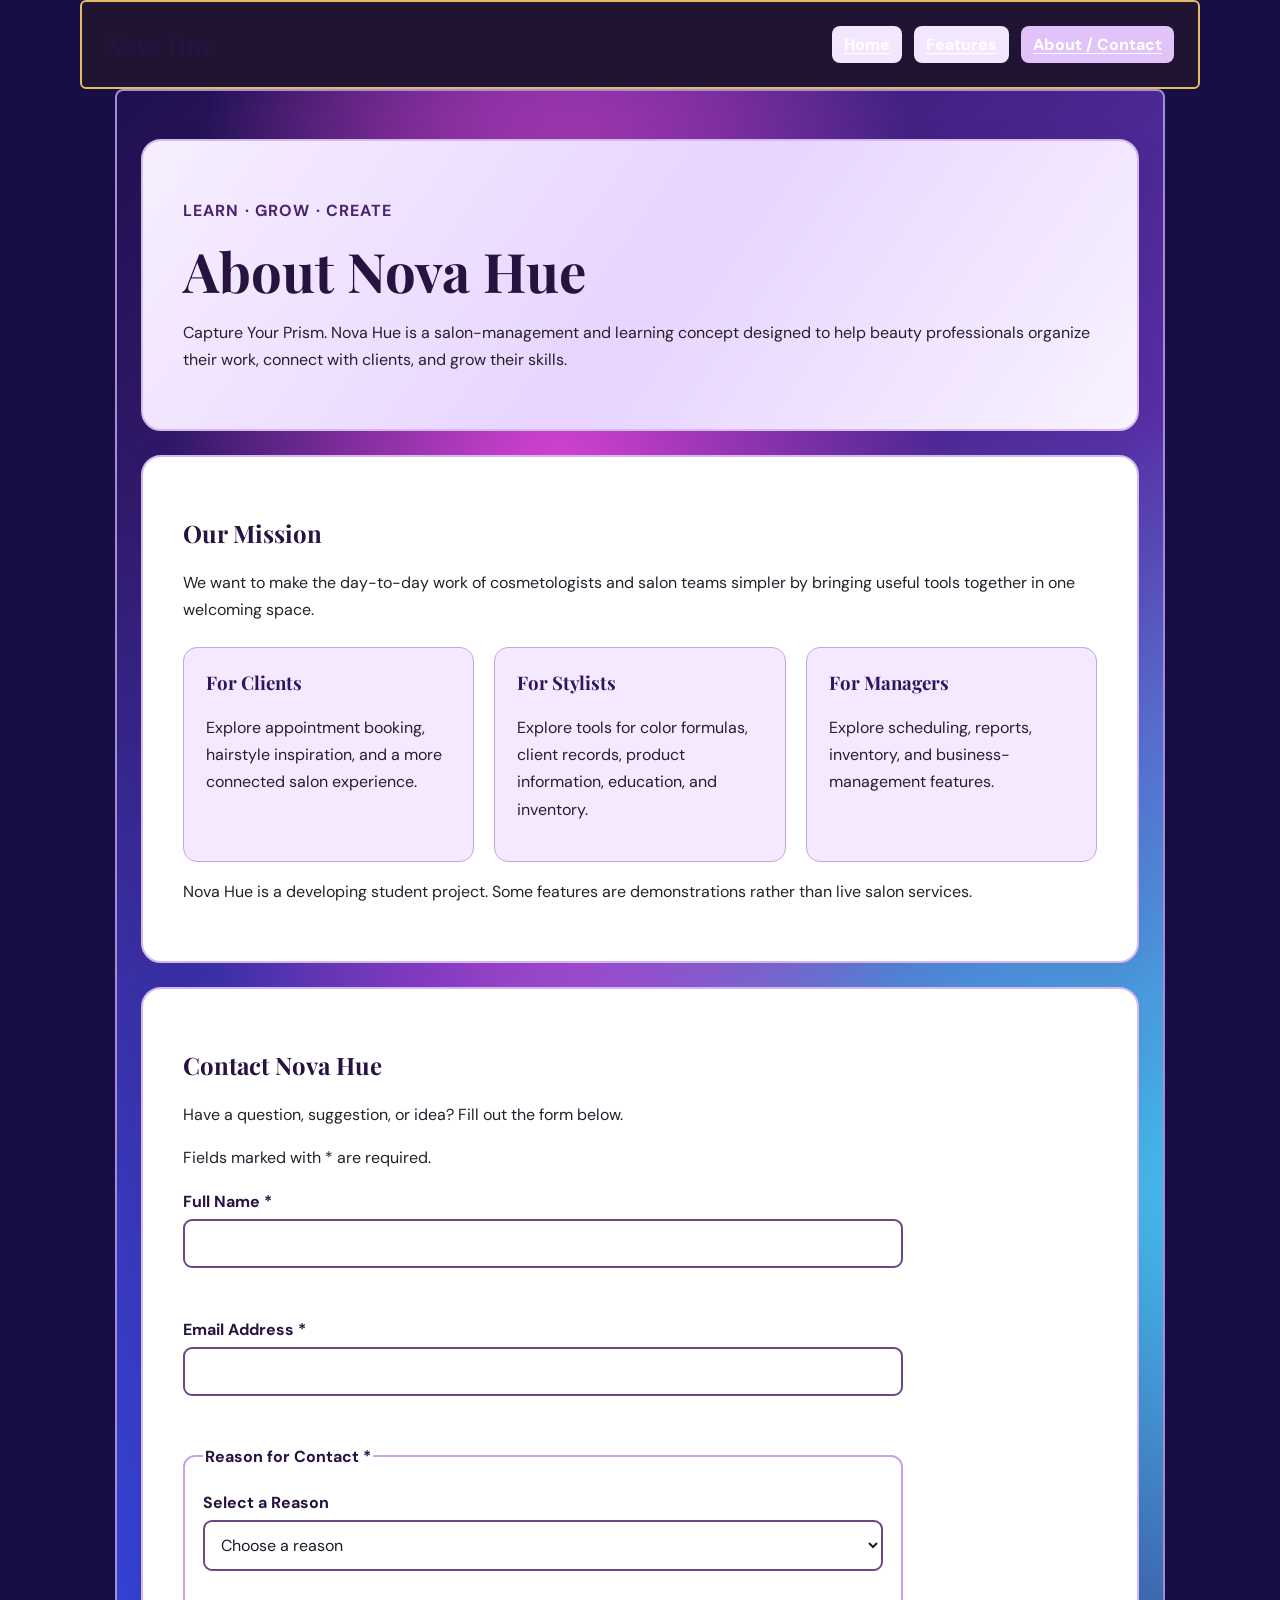
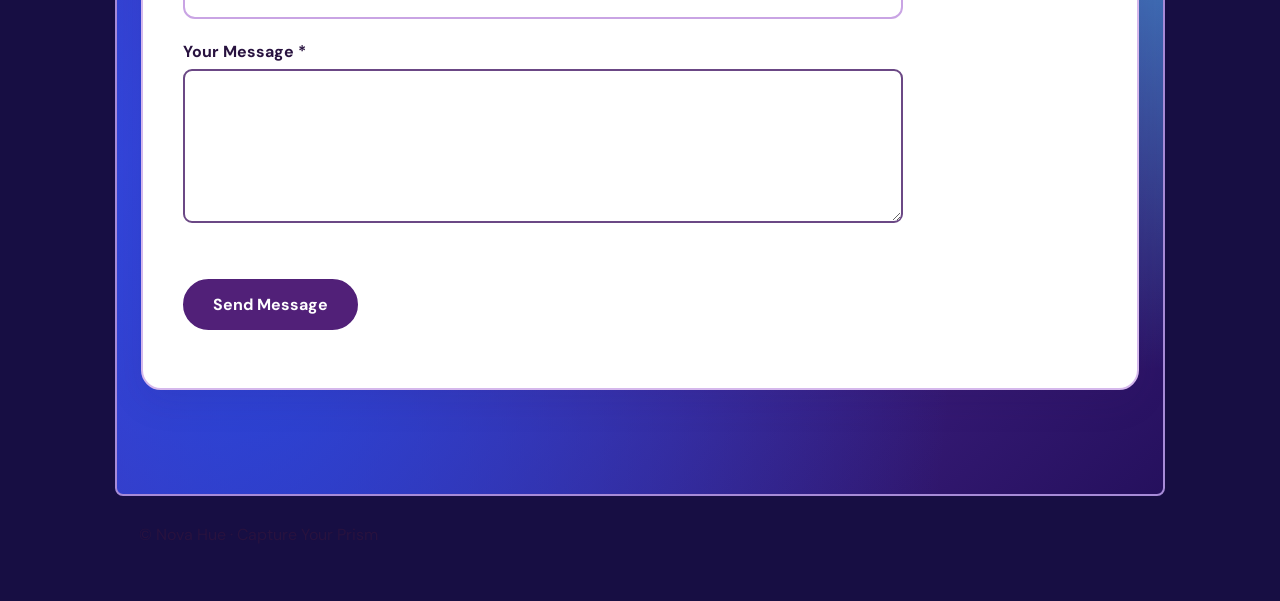
==== commit 89d29248: "Improve accessibility and layout of about.html Updated viewport and description meta tags for clarit" ====
--- a/about.html
+++ b/about.html
@@ -2,119 +2,247 @@
 <html lang="en">
 <head>
 <meta charset="UTF-8">
-<meta name="viewport" content="width=device-width, initial-scale=1.0">
-<meta name="description" content="Learn about Nova Hue and contact our team.">
+<meta name="viewport" content="width=device-width, initial-scale=1">
+<meta name="description" content="Learn about Nova Hue and contact the Nova Hue team.">
 <title>About / Contact | Nova Hue</title>
 <link rel="stylesheet" href="style.css">
 
 <style>
-.about-main {
-max-width: 1000px;
+/* Accessible styles for the About page */
+.skip-link {
+position: absolute;
+left: 12px;
+top: -100px;
+padding: 12px 16px;
+background: #fff;
+color: #32135d;
+z-index: 1000;
+}
+
+.skip-link:focus {
+top: 12px;
+}
+
+.about-page {
+max-width: 1050px;
 margin: 0 auto;
 padding: 48px 24px 80px;
 }
 
+.about-page h1,
+.about-page h2 {
+color: #28123f;
+}
+
+.about-page p {
+line-height: 1.7;
+}
+
+.about-hero,
 .about-section,
 .contact-section {
-background: #ffffff;
-color: #20211d;
-padding: 30px;
-margin-bottom: 28px;
-border: 2px solid #d2c0df;
+background: #fff;
+color: #25202c;
+border: 2px solid #d5b8ec;
+border-radius: 20px;
+padding: clamp(20px, 4vw, 40px);
+margin-bottom: 24px;
+box-shadow: 0 12px 35px rgba(54, 21, 92, .1);
+}
+
+.about-hero {
+background: linear-gradient(
+125deg,
+#f7efff 0%,
+#e8d4ff 52%,
+#f8f3ff 100%
+);
+}
+
+.about-hero .eyebrow {
+font-weight: 700;
+letter-spacing: .07em;
+text-transform: uppercase;
+color: #4c246e;
+}
+
+.about-hero h1 {
+font-size: clamp(2rem, 5vw, 3.4rem);
+margin: .25em 0;
+}
+
+.about-grid {
+display: grid;
+grid-template-columns: repeat(
+auto-fit,
+minmax(min(100%, 240px), 1fr)
+);
+gap: 20px;
+margin-top: 24px;
+}
+
+.about-card {
+background: #f4e9ff;
+border: 1px solid #c9a4e4;
 border-radius: 14px;
-}
-
-.about-section p,
-.contact-section p {
-line-height: 1.7;
+padding: 22px;
+}
+
+.about-card h3 {
+color: #32135d;
+margin-top: 0;
 }
 
 .contact-form {
-max-width: 700px;
-}
-
-.contact-form label {
+max-width: 720px;
+}
+
+.contact-form label,
+.contact-form legend {
 display: block;
-margin: 18px 0 6px;
-color: #321454;
 font-weight: 700;
+color: #28123f;
+margin-bottom: 7px;
 }
 
 .contact-form input,
 .contact-form select,
 .contact-form textarea {
-display: block;
 width: 100%;
+font: inherit;
+color: #21182a;
+background: #fff;
+border: 2px solid #6b4885;
+border-radius: 9px;
 padding: 12px;
-border: 2px solid #65526d;
-border-radius: 8px;
-background: #ffffff;
-color: #20211d;
+margin: 0;
+}
+
+.contact-form textarea {
+resize: vertical;
+min-height: 140px;
+}
+
+.form-field {
+margin: 0 0 22px;
+}
+
+.contact-form fieldset {
+border: 2px solid #c9a4e4;
+border-radius: 12px;
+padding: 18px;
+margin: 0 0 22px;
+min-width: 0;
+}
+
+.contact-form fieldset .form-field {
+margin-bottom: 0;
+}
+
+.required-note {
+margin-bottom: 20px;
+}
+
+.error {
+color: #a01931;
+font-weight: 700;
+margin: 6px 0 0;
+min-height: 1.4em;
+}
+
+.contact-form [aria-invalid="true"] {
+border-color: #a01931;
+background: #fff6f7;
+}
+
+.submit-button {
+background: #512078;
+color: #fff;
+border: 2px solid #512078;
+border-radius: 999px;
+padding: 13px 28px;
 font: inherit;
-}
-
-.contact-form textarea {
-min-height: 130px;
-resize: vertical;
-}
-
-.contact-form fieldset {
-margin-top: 20px;
-padding: 16px;
-border: 2px solid #65526d;
-border-radius: 8px;
-}
-
-.contact-form legend {
-padding: 0 8px;
-font-weight: 700;
-color: #321454;
-}
-
-.contact-form .error {
-color: #a00020;
-font-weight: 700;
-margin: 5px 0 10px;
-}
-
-.contact-form [aria-invalid="true"] {
-border: 3px solid #a00020;
-}
-
-.submit-button {
-background: #321454;
-color: #ffffff;
-border: 2px solid #321454;
-border-radius: 10px;
-padding: 13px 24px;
-margin-top: 20px;
 font-weight: 700;
 cursor: pointer;
 }
 
 .submit-button:hover {
-background: #60358b;
-}
-
-#form-status {
+background: #381054;
+}
+
+.form-status {
 margin-top: 18px;
 font-weight: 700;
-}
-
-footer {
-background: #321454;
-color: #ffffff;
-padding: 28px;
-text-align: center;
-}
-
-footer a {
-color: #ffffff;
+color: #28123f;
+}
+
+.page-nav {
+display: flex;
+flex-wrap: wrap;
+gap: 12px;
+align-items: center;
+}
+
+.page-nav a {
+color: #28123f;
+background: #f3e7ff;
+padding: 8px 12px;
+border-radius: 8px;
+text-decoration: underline;
+text-underline-offset: 3px;
+}
+
+.page-nav a[aria-current="page"] {
+font-weight: 800;
+background: #e1c3fa;
+}
+
+.about-header {
+max-width: 1120px;
+margin: auto;
+padding: 24px;
+display: flex;
+flex-wrap: wrap;
+gap: 20px;
+align-items: center;
+justify-content: space-between;
+}
+
+.about-header .brand {
+font-size: 1.5rem;
+font-weight: 800;
+color: #28123f;
+text-decoration: none;
+}
+
+.about-footer {
+max-width: 1050px;
+margin: 0 auto;
+padding: 12px 24px 40px;
+color: #28123f;
+}
+
+a:focus-visible,
+button:focus-visible,
+input:focus-visible,
+select:focus-visible,
+textarea:focus-visible {
+outline: 3px solid #b44900;
+outline-offset: 3px;
 }
 
 @media (max-width: 600px) {
+.about-header {
+align-items: flex-start;
+}
+
+.about-page {
+padding-top: 20px;
+}
+
 .about-section,
-.contact-section {
+.contact-section,
+.about-hero {
 padding: 20px;
 }
 }
@@ -122,12 +250,11 @@
 </head>
 
 <body>
-
 <a class="skip-link" href="#main-content">
 Skip to main content
 </a>
 
-<header>
+<header class="about-header">
 <a class="brand" href="index.html">
 Nova Hue
 </a>
@@ -141,40 +268,64 @@
 </nav>
 </header>
 
-<main id="main-content" class="about-main">
-
-<p class="eyebrow">
-Learn · Grow · Create
-</p>
-
-<h1>About Nova Hue</h1>
-
-<section class="about-section" aria-labelledby="about-heading">
-<h2 id="about-heading">Our Mission</h2>
-
-<p>
-Nova Hue was created to help cosmetologists
-and salon professionals simplify their daily
-responsibilities while continuing to grow
-creatively and professionally.
-</p>
-
-<p>
-From appointment booking and client management
-to hair color formulation, inventory, education,
-and financial organization, Nova Hue brings
-essential tools together in one place.
-</p>
-
-<p>
-Our goal is to make professional resources
-more accessible and convenient for stylists
-at every stage of their careers.
+<main id="main-content" class="about-page">
+
+<section class="about-hero" aria-labelledby="about-heading">
+<p class="eyebrow">Learn · Grow · Create</p>
+<h1 id="about-heading">About Nova Hue</h1>
+<p>
+Capture Your Prism. Nova Hue is a salon-management
+and learning concept designed to help beauty
+professionals organize their work, connect with
+clients, and grow their skills.
 </p>
 </section>
 
+<section class="about-section" aria-labelledby="mission-heading">
+<h2 id="mission-heading">Our Mission</h2>
+
+<p>
+We want to make the day-to-day work of cosmetologists
+and salon teams simpler by bringing useful tools
+together in one welcoming space.
+</p>
+
+<div class="about-grid">
+
+<div class="about-card">
+<h3>For Clients</h3>
+<p>
+Explore appointment booking, hairstyle inspiration,
+and a more connected salon experience.
+</p>
+</div>
+
+<div class="about-card">
+<h3>For Stylists</h3>
+<p>
+Explore tools for color formulas, client records,
+product information, education, and inventory.
+</p>
+</div>
+
+<div class="about-card">
+<h3>For Managers</h3>
+<p>
+Explore scheduling, reports, inventory,
+and business-management features.
+</p>
+</div>
+
+</div>
+
+<p>
+Nova Hue is a developing student project.
+Some features are demonstrations rather than
+live salon services.
+</p>
+</section>
+
 <section class="contact-section" aria-labelledby="contact-heading">
-
 <h2 id="contact-heading">Contact Nova Hue</h2>
 
 <p>
@@ -182,12 +333,15 @@
 Fill out the form below.
 </p>
 
-<p>Fields marked with * are required.</p>
+<p class="required-note">
+Fields marked with * are required.
+</p>
 
 <form id="contact-form" class="contact-form" novalidate>
 
-<div>
+<div class="form-field">
 <label for="full-name">Full Name *</label>
+
 <input
 type="text"
 id="full-name"
@@ -196,11 +350,13 @@
 required
 aria-describedby="name-error"
 >
+
 <p class="error" id="name-error"></p>
 </div>
 
-<div>
+<div class="form-field">
 <label for="email">Email Address *</label>
+
 <input
 type="email"
 id="email"
@@ -209,12 +365,14 @@
 required
 aria-describedby="email-error"
 >
+
 <p class="error" id="email-error"></p>
 </div>
 
 <fieldset>
 <legend>Reason for Contact *</legend>
 
+<div class="form-field">
 <label for="contact-reason">
 Select a Reason
 </label>
@@ -234,9 +392,10 @@
 </select>
 
 <p class="error" id="reason-error"></p>
+</div>
 </fieldset>
 
-<div>
+<div class="form-field">
 <label for="message">Your Message *</label>
 
 <textarea
@@ -254,17 +413,20 @@
 Send Message
 </button>
 
-<p id="form-status" role="status" aria-live="polite"></p>
+<p
+id="form-status"
+class="form-status"
+role="status"
+aria-live="polite"
+></p>
 
 </form>
 </section>
+
 </main>
 
-<footer>
-<p>Nova Hue — Capture Your Prism</p>
-<p>
-<a href="index.html">Return to Home</a>
-</p>
+<footer class="about-footer">
+<p>© Nova Hue · Capture Your Prism</p>
 </footer>
 
 <script>
@@ -273,10 +435,10 @@
 const contactForm = document.getElementById('contact-form');
 
 const formFields = [
-{ input: 'full-name', error: 'name-error' },
-{ input: 'email', error: 'email-error' },
-{ input: 'contact-reason', error: 'reason-error' },
-{ input: 'message', error: 'message-error' }
+{input: 'full-name', error: 'name-error'},
+{input: 'email', error: 'email-error'},
+{input: 'contact-reason', error: 'reason-error'},
+{input: 'message', error: 'message-error'}
 ];
 
 function validateField(field) {
@@ -288,22 +450,20 @@
 if (!input.value.trim()) {
 errorMessage = 'This field is required.';
 } else if (!input.validity.valid) {
-if (input.validity.typeMismatch) {
-errorMessage = 'Please enter a valid email address.';
-} else {
-errorMessage = 'Please check this field.';
-}
+errorMessage = input.validity.typeMismatch
+? 'Please enter a valid email address.'
+: 'Please check this field.';
 }
 
 error.textContent = errorMessage;
 
 if (errorMessage) {
 input.setAttribute('aria-invalid', 'true');
-return false;
-}
-
+} else {
 input.removeAttribute('aria-invalid');
-return true;
+}
+
+return !errorMessage;
 }
 
 formFields.forEach(field => {
@@ -331,13 +491,12 @@
 let firstInvalidField = null;
 
 formFields.forEach(field => {
-const valid = validateField(field);
-
-if (!valid) {
+if (!validateField(field)) {
 formIsValid = false;
 
 if (!firstInvalidField) {
-firstInvalidField = document.getElementById(field.input);
+firstInvalidField =
+document.getElementById(field.input);
 }
 }
 });
@@ -348,10 +507,7 @@
 status.textContent =
 'Please correct the highlighted fields before submitting.';
 
-if (firstInvalidField) {
 firstInvalidField.focus();
-}
-
 return;
 }
 
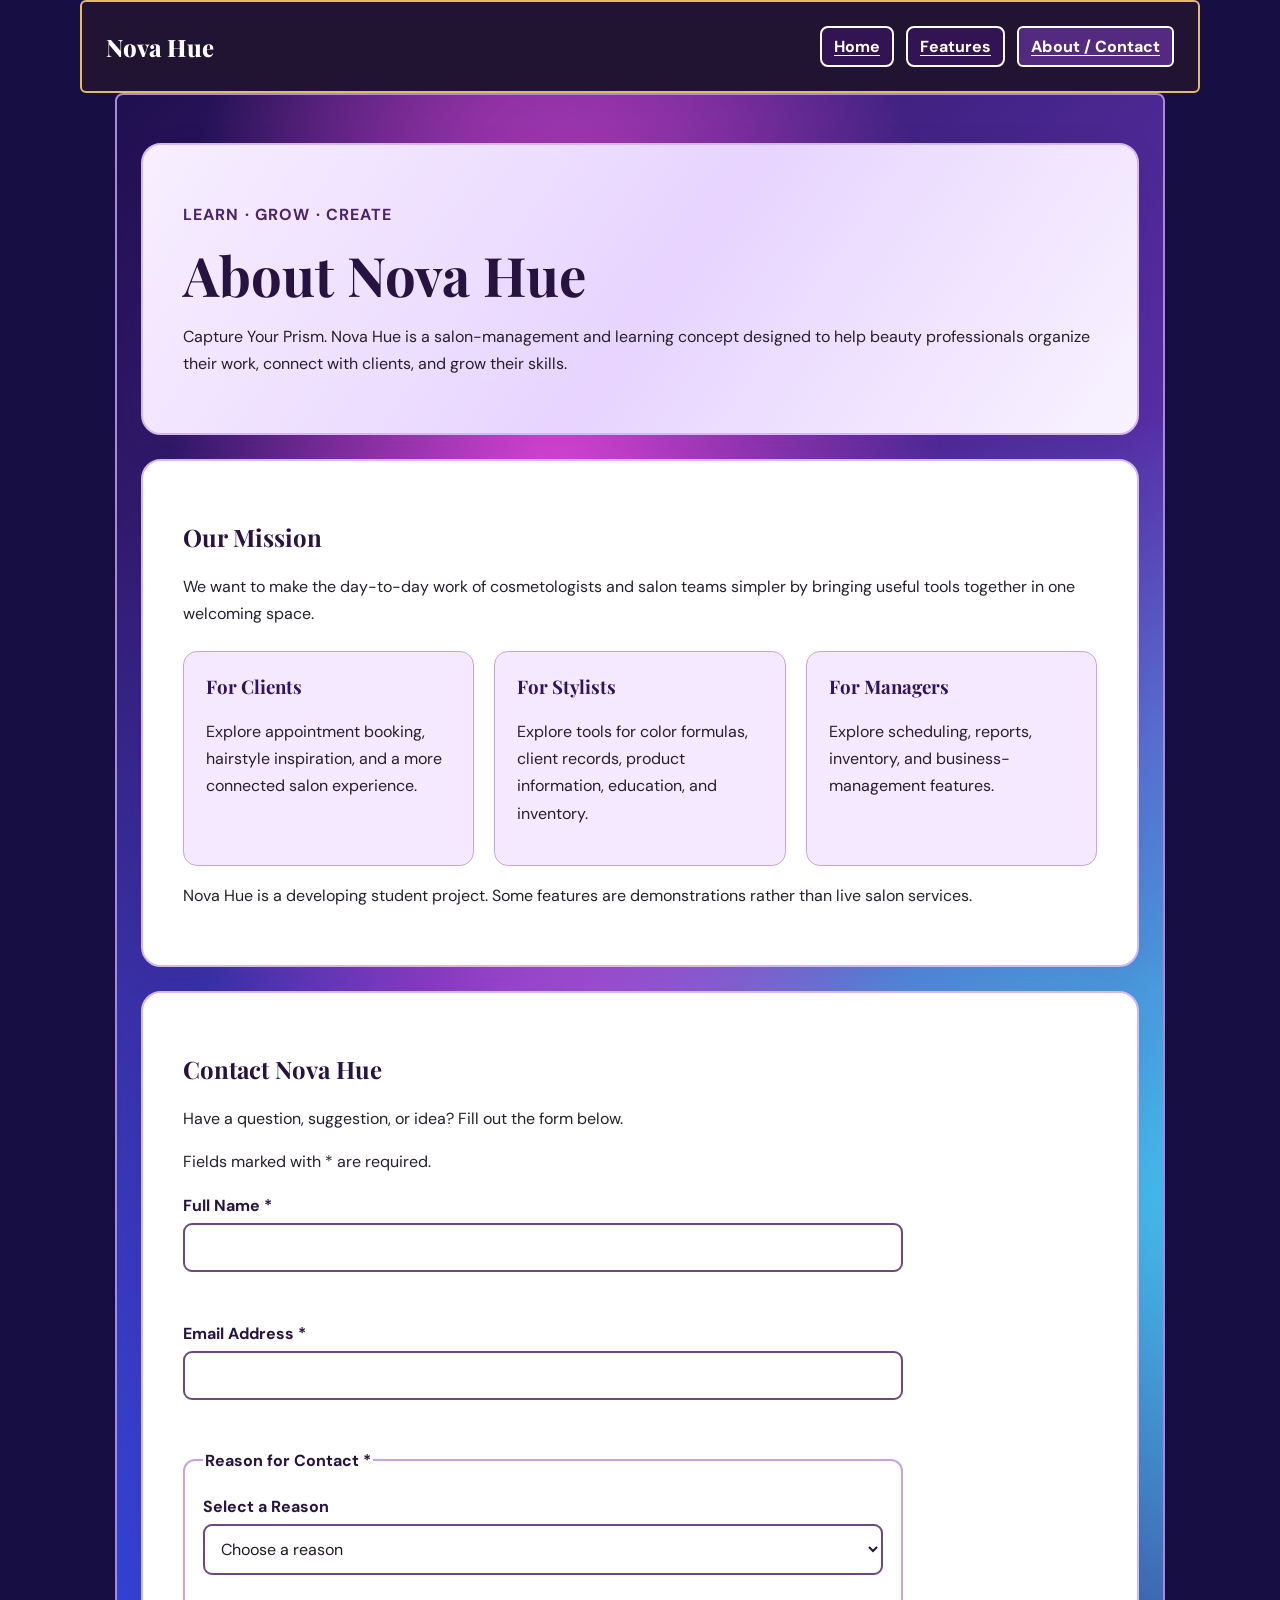
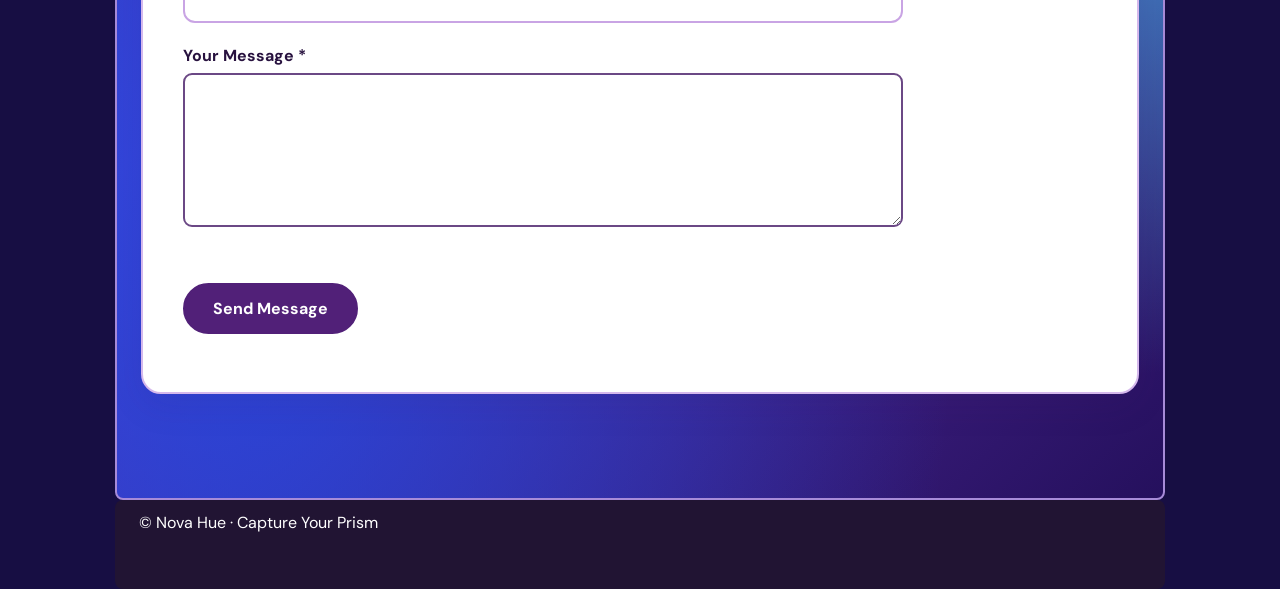
==== commit 3a173c7b: "Update footer styles and colors in about.html" ====
--- a/about.html
+++ b/about.html
@@ -425,8 +425,10 @@
 
 </main>
 
-<footer class="about-footer">
-<p>© Nova Hue · Capture Your Prism</p>
+<footer class="about-footer"style="background-color:#211433; color:#ffffff;>
+<p style="color:#ffffff; background-color:#211433;>
+  © Nova Hue · Capture Your Prism
+</p>
 </footer>
 
 <script>
--- a/style.css
+++ b/style.css
@@ -715,9 +715,221 @@
 outline: 3px solid #ffd76a;
 outline-offset: 3px;
 }
-
-
-
-
-
-
+/* Milestone 3: Accessibility contrast fixes */
+
+/* Navigation links */
+.page-nav a,
+.page-nav a:visited {
+color: #241238;
+background-color: #FFFFFF;
+text-decoration: underline;
+text-underline-offset: 4px;
+}
+
+/* Current page navigation */
+.page-nav a[aria-current="page"] {
+color: #FFFFFF;
+background-color: #542A80;
+padding: 8px 12px;
+border-radius: 6px;
+font-weight: 700;
+}
+
+/* Brand link */
+.brand,
+.brand:visited {
+color: #241238;
+}
+
+/* Footer text and links */
+footer {
+background-color: #352348;
+color: #FFFFFF;
+}
+
+footer a,
+footer a:visited {
+color: #FFFFFF;
+text-decoration: underline;
+}
+
+/* Visible keyboard focus */
+a:focus-visible,
+button:focus-visible,
+input:focus-visible,
+select:focus-visible,
+textarea:focus-visible {
+outline: 3px solid #E6B800;
+outline-offset: 3px;
+}
+/* MILESTONE 3 — FEATURES AND ABOUT CONTRAST */
+
+/* Features page: dark text on light cards */
+.features-main .features-intro,
+.features-main .feature-card,
+.features-main .feature-card p,
+.features-main .feature-note,
+.features-main .feature-note p {
+color: #20211d;
+}
+
+.features-main .feature-card h2,
+.features-main .feature-note h2,
+.features-main .feature-card a {
+color: #321454;
+}
+
+/* White text on the dark gradient outside cards */
+.features-main > h1,
+.features-main > .eyebrow,
+.features-main #tools-heading {
+color: #ffffff;
+}
+
+/* About page: dark text on light backgrounds */
+.about-page .about-hero,
+.about-page .about-section,
+.about-page .contact-section,
+.about-page .about-card {
+color: #25202c;
+}
+
+.about-page h1,
+.about-page h2,
+.about-page h3,
+.about-page .eyebrow {
+color: #28123f;
+}
+
+/* Keep navigation readable on dark headers */
+header .page-nav a,
+header .page-nav a:visited {
+background: #ffffff;
+color: #321454 !important;
+}
+
+header .page-nav a:hover,
+header .page-nav a:focus-visible,
+header .page-nav a[aria-current="page"] {
+background: #542a80;
+color: #ffffff !important;
+}
+
+/* Visible keyboard focus */
+a:focus-visible,
+button:focus-visible {
+outline: 3px solid #ffd76a;
+outline-offset: 3px;
+}
+/* NOVAHUE — ACCESSIBLE PURPLE BUTTONS */
+
+/* Main buttons */
+button,
+.button,
+.primary,
+.secondary,
+.submit-button,
+.photo-picker,
+.status-button {
+background-color: #321454;
+color: #ffffff;
+border: 2px solid #321454;
+}
+
+/* Navigation links styled as buttons */
+header .page-nav a,
+header .page-nav a:visited {
+background-color: #321454;
+color: #ffffff !important;
+border-radius: 8px;
+}
+
+/* Dropdown menu buttons */
+.mode-toggle,
+.dropdown button {
+background-color: #321454;
+color: #ffffff;
+border: 2px solid #321454;
+}
+
+/* Hover and active states */
+button:hover,
+.button:hover,
+.primary:hover,
+.secondary:hover,
+.submit-button:hover,
+.photo-picker:hover,
+.status-button:hover,
+header .page-nav a:hover,
+header .page-nav a[aria-current="page"],
+.mode-toggle:hover,
+.dropdown button:hover {
+background-color: #542a80;
+color: #ffffff !important;
+}
+
+/* Keyboard accessibility */
+button:focus-visible,
+a:focus-visible,
+.photo-picker:focus-visible {
+outline: 3px solid #ffd76a;
+outline-offset: 3px;
+}
+/* MILESTONE 3 — ABOUT PAGE HEADER CONTRAST */
+
+.about-header {
+background-color: #211433;
+}
+
+/* Nova Hue logo */
+.about-header .brand,
+.about-header .brand:visited {
+color: #ffffff !important;
+}
+
+/* Navigation buttons */
+.about-header .page-nav a,
+.about-header .page-nav a:visited {
+background-color: #321454;
+color: #ffffff !important;
+border: 2px solid #ffffff;
+font-weight: 700;
+}
+
+/* Hover, keyboard focus, and current page */
+.about-header .page-nav a:hover,
+.about-header .page-nav a:focus-visible,
+.about-header .page-nav a[aria-current="page"] {
+background-color: #542a80;
+color: #ffffff !important;
+}
+
+/* Visible keyboard focus */
+.about-header a:focus-visible {
+outline: 3px solid #ffd76a;
+outline-offset: 3px;
+}
+/* MILESTONE 3 — ABOUT FOOTER CONTRAST */
+
+.about-footer {
+background-color: #211433;
+color: #ffffff;
+border-radius: 8px;
+}
+
+.about-footer p {
+color: #ffffff;
+}
+.about-footer {
+color: #28123f;
+}
+
+
+
+
+
+
+
+
+
+
